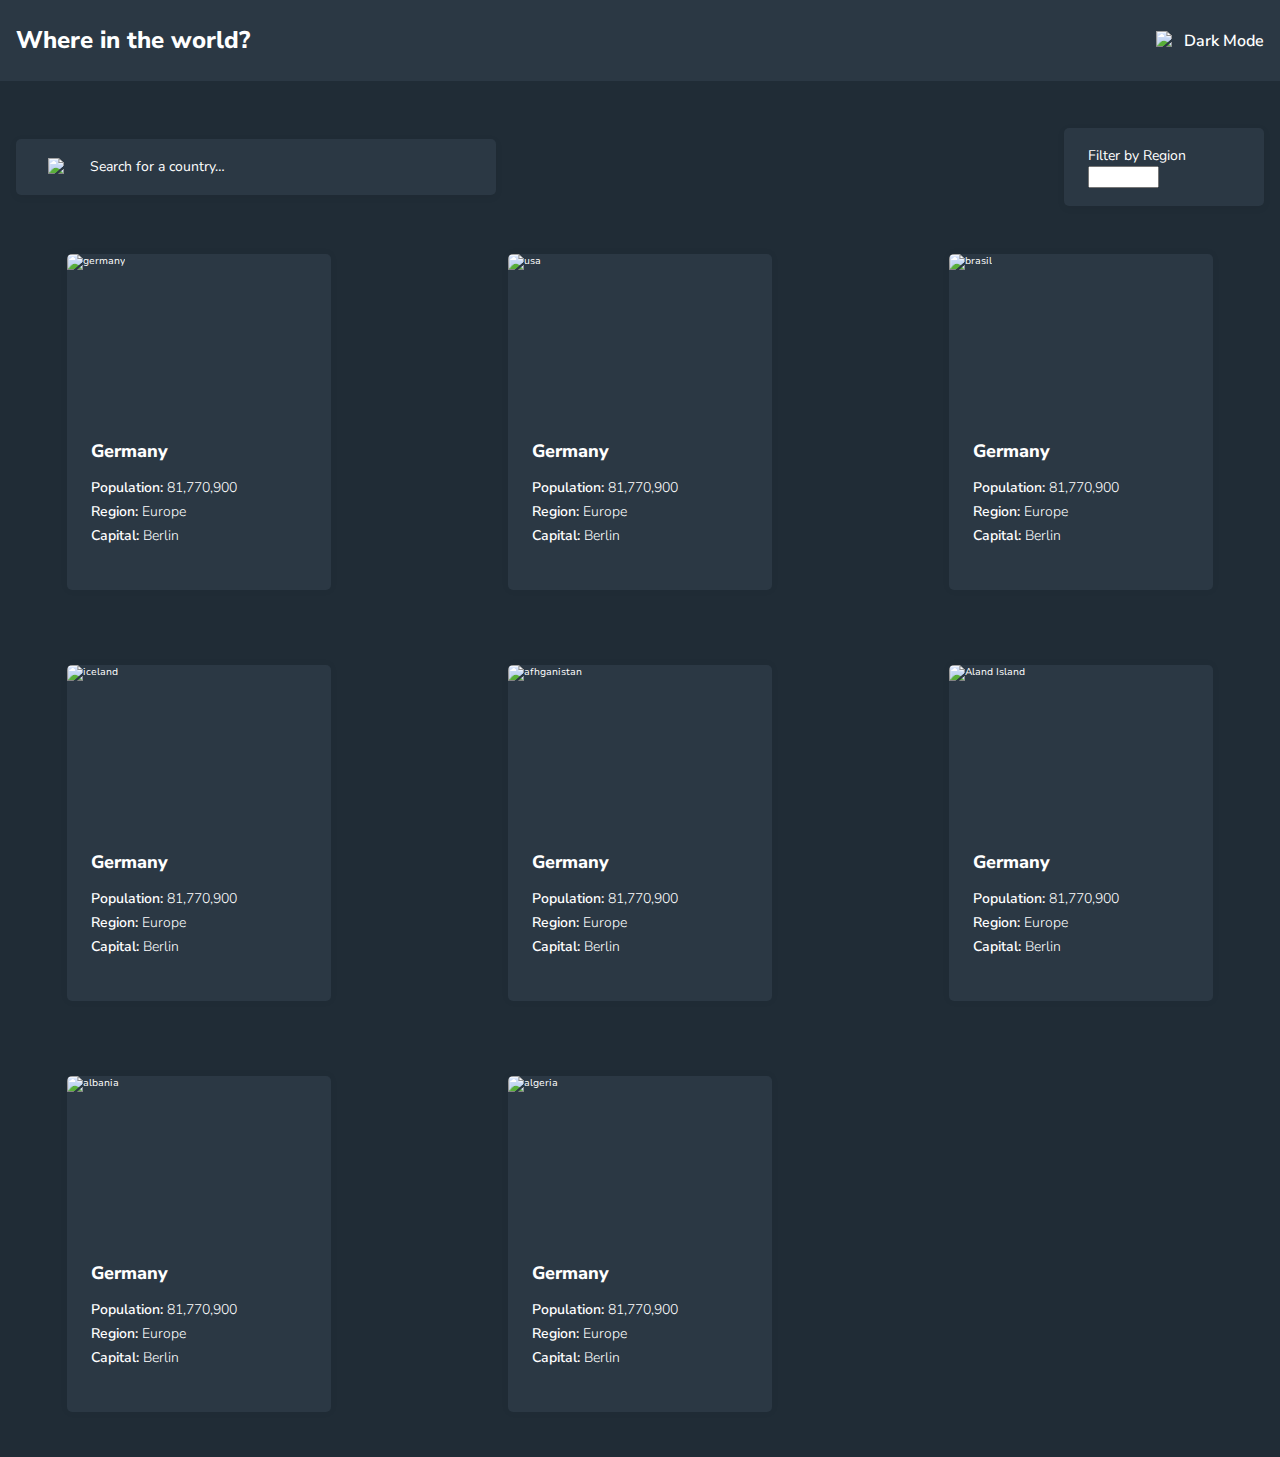
==== dark.html @ fd7729ef "dark" ====
<!DOCTYPE html>
<html lang="uz">
<head>
    <meta charset="UTF-8">
    <meta http-equiv="X-UA-Compatible" content="IE=edge">
    <meta name="viewport" content="width=device-width, initial-scale=1.0">
    <title>Countries</title>
    <!-- GOOGLE FONTS -->
    <link rel="preconnect" href="https://fonts.googleapis.com">
    <link rel="preconnect" href="https://fonts.gstatic.com" crossorigin>
    <link href="https://fonts.googleapis.com/css2?family=Nunito+Sans:wght@300;400;600;800&display=swap" rel="stylesheet">
    <!-- CSS -->
    <link rel="stylesheet" href="css/dark.css">
    <!-- <link rel="stylesheet" href="css/style-min.css"> -->
</head>
<!-- SAVOL : 1.sticky qilish searchni 2.mainmax(26.4rem bersa ishlamadi) -->
<body>
    <!-- Countries-website-figma LINK ==> https://www.figma.com/file/XFmpna9ZSthAsRc1wOYgI1/rest-countries-api-with-color-theme-switcher-Copy -->

<!-- Start Header -->
<header class="site-header">
    <div class="container">
        <nav class="navbar">
            <div class="nav-left">
                <h1>Where in the world?</h1>
            </div>
            <div class="nav-right">
                <a href="index.html">
                    <img src="images/moon.svg" alt="moon">
                    <span class="nav-right-text">Dark Mode</span>
                </a>
            </div>
        </nav>
    </div>
</header>
<!-- End Header -->

<!-- Start Main -->
<main class="site-main">

    <div class="container">
        <div class="search">
            <div class="search-left">
                <img src="images/search.svg" alt="search">
                <input type="text" placeholder="Search for a country…" >
            </div>
            <div class="search-right">
                <label for="country…">Filter by Region</label>
                <select name="" id="country…" >
                    <option value="">Africa</option>
                    <option value="">America</option>
                    <option value="">Asia</option>
                    <option value="">Europe</option>
                    <option value="">Oceania</option>
                </select>
            </div>
        </div>
    </div>
    
    <div class="countries">
        <div class="container">
            <div class="countries-content">
                <div class="countries-item">
                    <div class="countries-img">
                        <img src="images/germany.png" alt="germany" srcset="images/germany.png 1x, images/germany@2x.png 2x">
                    </div>
                    <div class="countries-text">
                        <h1>Germany</h1>
                        <p>Population: <span>81,770,900</span></p>
                        <p>Region: <span> Europe</span></p>
                        <p>Capital: <span>Berlin</span></p>
                    </div>
                </div>
                <div class="countries-item">
                    <div class="countries-img">
                        <img src="images/usa.png" alt="usa" srcset="images/usa.png 1x, images/usa@2x-1.png 2x">
                    </div>
                    <div class="countries-text">
                        <h1>Germany</h1>
                        <p>Population: <span>81,770,900</span></p>
                        <p>Region: <span> Europe</span></p>
                        <p>Capital: <span>Berlin</span></p>
                    </div>
                </div>
                <div class="countries-item">
                    <div class="countries-img">
                        <img src="images/brazil.png" alt="brasil" srcset="images/brazil.png 1x, images/brazil@2x-2.png 2x">
                    </div>
                    <div class="countries-text">
                        <h1>Germany</h1>
                        <p>Population: <span>81,770,900</span></p>
                        <p>Region: <span> Europe</span></p>
                        <p>Capital: <span>Berlin</span></p>
                    </div>
                </div>
                <div class="countries-item">
                    <div class="countries-img">
                        <img src="images/Iceland.png" alt="iceland" srcset="images/Iceland.png 1x, images/Iceland@2x-3.png2x">
                    </div>
                    <div class="countries-text">
                        <h1>Germany</h1>
                        <p>Population: <span>81,770,900</span></p>
                        <p>Region: <span> Europe</span></p>
                        <p>Capital: <span>Berlin</span></p>
                    </div>
                </div>
                <div class="countries-item">
                    <div class="countries-img">
                        <img src="images/Afghanistan.png" alt="afhganistan" srcset="images/Afghanistan.png 1x, images/Afghanistan@2x-4.png 2x">
                    </div>
                    <div class="countries-text">
                        <h1>Germany</h1>
                        <p>Population: <span>81,770,900</span></p>
                        <p>Region: <span> Europe</span></p>
                        <p>Capital: <span>Berlin</span></p>
                    </div>
                </div>
                <div class="countries-item">
                    <div class="countries-img">
                        <img src="images/Åland Islands.png" alt="Aland Island" srcset="images/Åland Islands.png 1x, images/Åland Islands@2x-5.png 2x">
                    </div>
                    <div class="countries-text">
                        <h1>Germany</h1>
                        <p>Population: <span>81,770,900</span></p>
                        <p>Region: <span> Europe</span></p>
                        <p>Capital: <span>Berlin</span></p>
                    </div>
                </div>
                <div class="countries-item">
                    <div class="countries-img">
                        <img src="images/Albania.png" alt="albania" srcset="images/Albania.png 1x, images/Albania.png 2x">
                    </div>
                    <div class="countries-text">
                        <h1>Germany</h1>
                        <p>Population: <span>81,770,900</span></p>
                        <p>Region: <span> Europe</span></p>
                        <p>Capital: <span>Berlin</span></p>
                    </div>
                </div>
                <div class="countries-item">
                    <div class="countries-img">
                        <img src="images/Algeria.png" alt="algeria" srcset="images/Algeria.png 1x, images/Algeria@2x-7.png 2x">
                    </div>
                    <div class="countries-text">
                        <h1>Germany</h1>
                        <p>Population: <span>81,770,900</span></p>
                        <p>Region: <span> Europe</span></p>
                        <p>Capital: <span>Berlin</span></p>
                    </div>
                </div>
            </div>
        </div>
    </div>

</main>
<!-- End Main -->








</body>
</html>
---- css/dark.css ----
/* GLOBAL */
*{
    margin: 0;
    padding: 0;
    box-sizing: border-box;
    font-family: 'Nunito Sans', sans-serif;
    color: #fff;
}
*:focus{
    outline: none;
}
a{
    text-decoration: none;
}
html{
    font-size: 10px;
}
.container{
    max-width: 1316px;
    margin: 0 auto;
    padding: 0 16px;
}
/* ----- HEADER ------ */
.site-header{
    width: 100%;
    position: fixed;
    top: 0;
    left: 0;
    background-color: #2B3844;
    z-index: 100;
    box-shadow: 0 2px 4px 0 rgba(0, 0, 0, 0.0562));
}
/* ----- NAVBAR ------- */
.navbar{
    display: flex;
    align-items: center;
    justify-content: space-between;
    padding: 2.4rem 0;
}
.nav-left h1{
    font-size: 2.4rem;
    font-weight: 800;
    line-height: 3.3rem;
}
.nav-right a{
    display: flex;
    align-items: center;
}
.nav-right img{
    width: 2rem;
    height: 2rem;
}
.nav-right-text{
    font-size: 1.6rem;
    font-weight: 600;
    line-height: 2.2rem;
    margin-left: 0.8rem;
}
/* ----- MAIN ----- */
.site-main{
    padding-top: 12.8rem;
    background-color: #202C36;
}
/* ----- SEARCH -------------- */
.search{
    display: flex;
    align-items: center;
    justify-content: space-between;
    margin-bottom: 4.8rem;
}
.search-left{
    width: 48rem;
    padding: 1.8rem 3.2rem;
    display: flex;
    align-items: center;
    background-color: #2B3844;
    border-radius: 0.5rem;
    box-shadow: 0 2px 9px  rgba(0, 0, 0, 0.0532);
}
.search-left img{
    width: 1.8rem;
    height: 1.8rem;
    margin-right: 2.4rem;
}
.search-left input{
    width: 80%;
    font-size: 1.4rem;
    font-weight: 400;
    line-height: 2rem;
    color: #fff;
    border: none;
    background: transparent;
}
.search-left input::placeholder{
    color: #fff;
}
.search-right{
    width: 20rem;
    background-color: #2B3844;
    padding: 1.8rem 2.4rem;
    border-radius: 0.5rem;
    box-shadow: 0 2px 9px 0 rgba(0, 0, 0, 0.0532);
}
.search-right label{
    font-weight: 400;
    font-size: 1.4rem;
    line-height: 2rem;
}
/* ----- COUNTRIES---------------------- */
.countries{
    padding-bottom: 4.5rem;
}
.countries-content{
    display: grid;
    grid-template-columns: repeat(auto-fit, minmax(26.3rem, 1fr));
    gap: 7.5rem;
}
.countries-item{
    width: 26.4rem;
    background-color: #2B3844;
    justify-self: center;
    border-radius: 0.5rem;
    box-shadow: 0 0 7px 2px rgba(0, 0, 0, 0.0294);
}
.countries-img{
    width: 100%;
    height: 16rem;
    border-radius: 0.5rem;

}
.countries-img img{
    width: 100%;
    height: 100%;
    object-fit: cover;
    border-radius: 0.5rem 0.5rem 0 0;
}
.countries-text{
    padding: 2.4rem;
    padding-bottom: 4.6rem;
}
.countries-text h1{
    font-weight: 800;
    font-size: 1.8rem;
    line-height: 2.6rem;
    margin-bottom: 1.6rem;
}
.countries-text p{
    font-weight: 600;
    font-size: 1.4rem;
    line-height: 1.6rem;
}
.countries-text p:not(:last-child){
    margin-bottom: 0.8rem;
}

.countries-text p span{
    font-weight: 300;
}    
/* -----MEDIA -------- */
@media(max-width:960px){
    .countries-content{
        gap: 5.5rem;
    }
}
@media(max-width:750px){
    .search{
        flex-wrap: wrap;
    }
    .search-left{
        width: 100%;
        margin-bottom: 4rem;
    }
    .countries-content{
        gap: 4rem;
    }
}
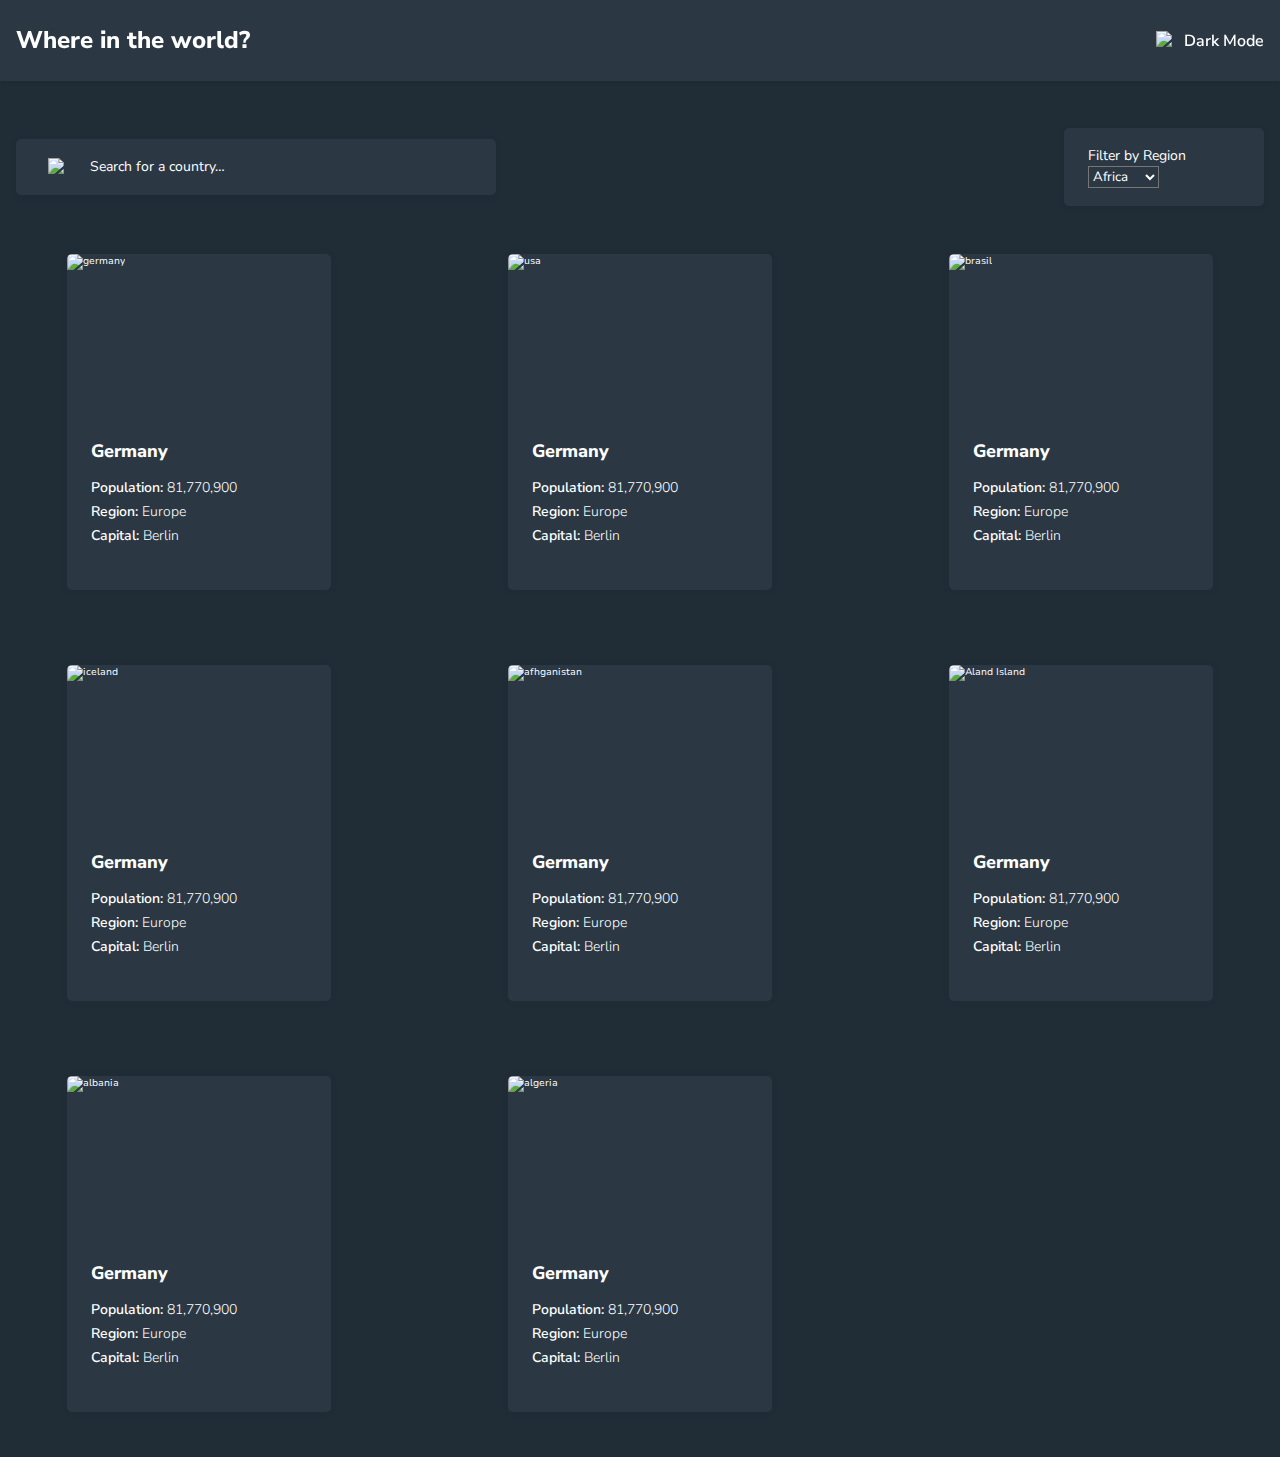
==== commit 0cd4255e: "link" ====
--- a/dark.html
+++ b/dark.html
@@ -46,12 +46,12 @@
             </div>
             <div class="search-right">
                 <label for="country…">Filter by Region</label>
-                <select name="" id="country…" >
-                    <option value="">Africa</option>
-                    <option value="">America</option>
-                    <option value="">Asia</option>
-                    <option value="">Europe</option>
-                    <option value="">Oceania</option>
+                <select class="select" name="" id="country…" >
+                    <option  value="Africa">Africa</option>
+                    <option  value="America">America</option>
+                    <option  value="Asia">Asia</option>
+                    <option  value="Europe">Europe</option>
+                    <option  value="Oceania">Oceania</option>
                 </select>
             </div>
         </div>
--- a/css/dark.css
+++ b/css/dark.css
@@ -28,7 +28,7 @@
     left: 0;
     background-color: #2B3844;
     z-index: 100;
-    box-shadow: 0 2px 4px 0 rgba(0, 0, 0, 0.0562));
+    box-shadow: 0 2px 4px 0 rgba(0, 0, 0, 0.0562);
 }
 /* ----- NAVBAR ------- */
 .navbar{
@@ -106,6 +106,10 @@
     font-size: 1.4rem;
     line-height: 2rem;
 }
+.select{
+    background-color: #2B3844;
+    color: #fff;
+}
 /* ----- COUNTRIES---------------------- */
 .countries{
     padding-bottom: 4.5rem;
@@ -126,7 +130,6 @@
     width: 100%;
     height: 16rem;
     border-radius: 0.5rem;
-
 }
 .countries-img img{
     width: 100%;
@@ -152,7 +155,6 @@
 .countries-text p:not(:last-child){
     margin-bottom: 0.8rem;
 }
-
 .countries-text p span{
     font-weight: 300;
 }    
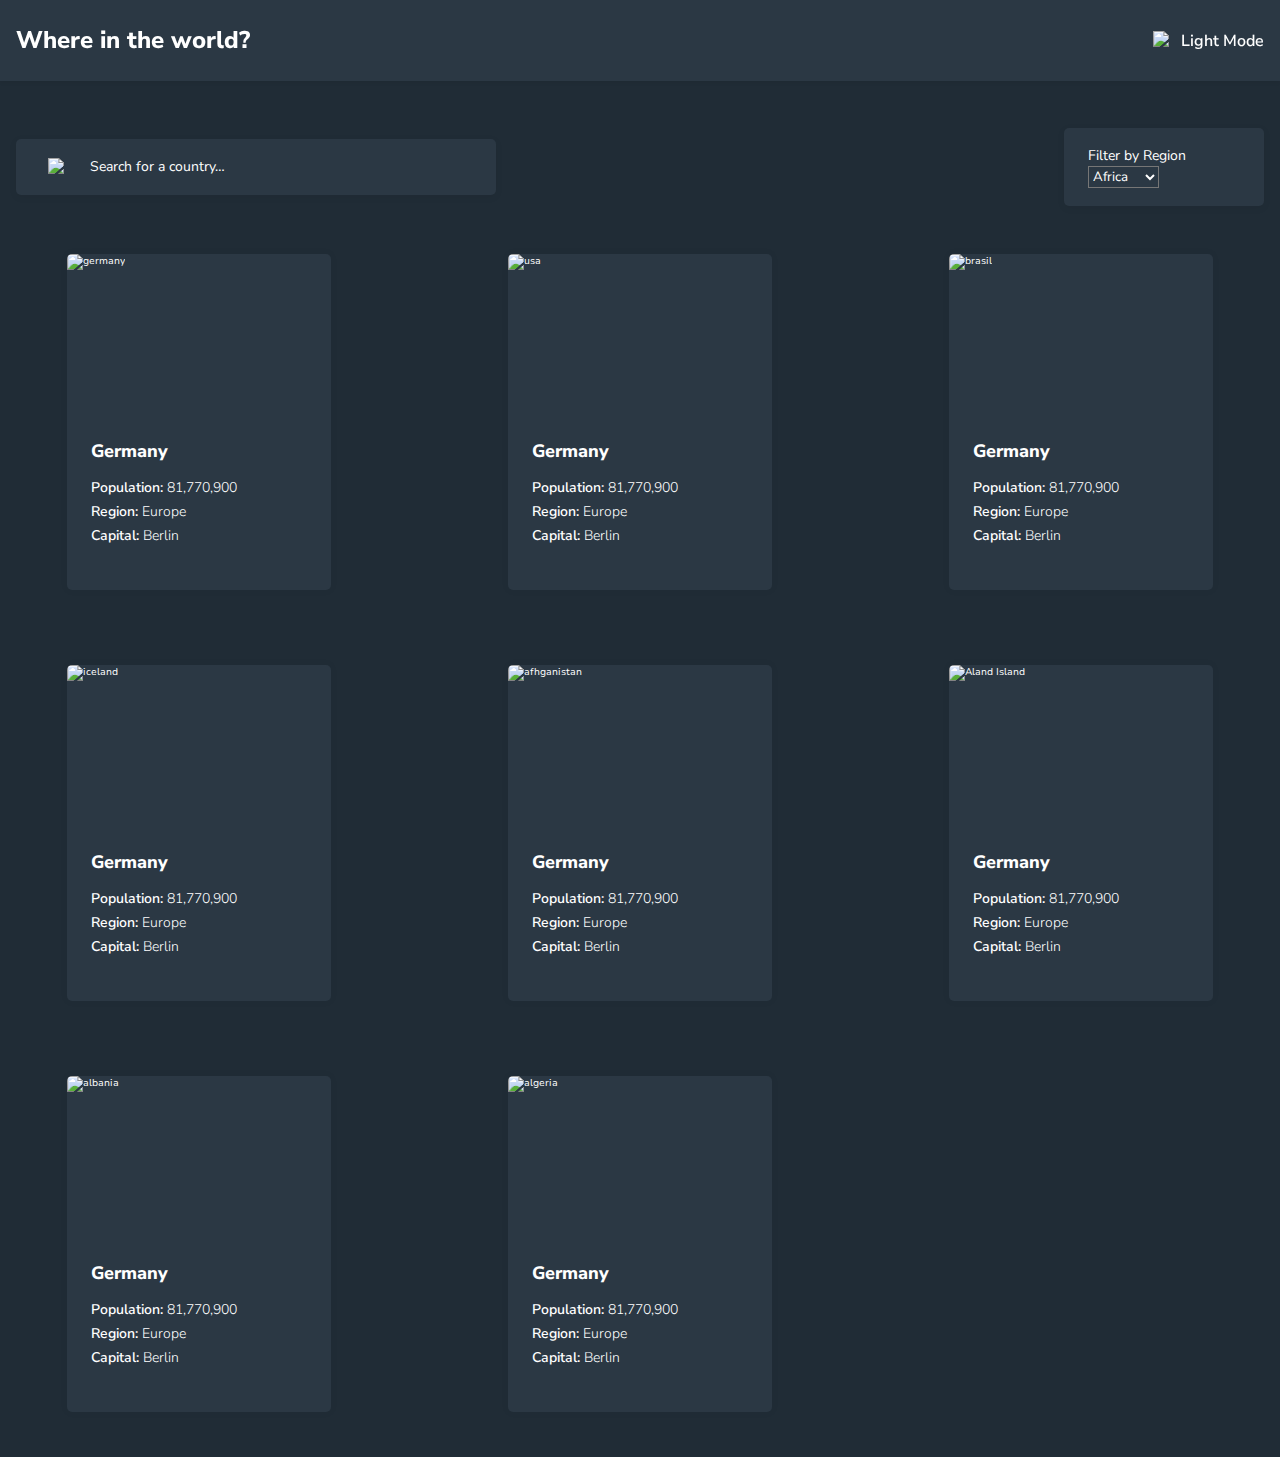
==== commit a58480d6: "light mode" ====
--- a/dark.html
+++ b/dark.html
@@ -27,7 +27,7 @@
             <div class="nav-right">
                 <a href="index.html">
                     <img src="images/moon.svg" alt="moon">
-                    <span class="nav-right-text">Dark Mode</span>
+                    <span class="nav-right-text">Light Mode</span>
                 </a>
             </div>
         </nav>
